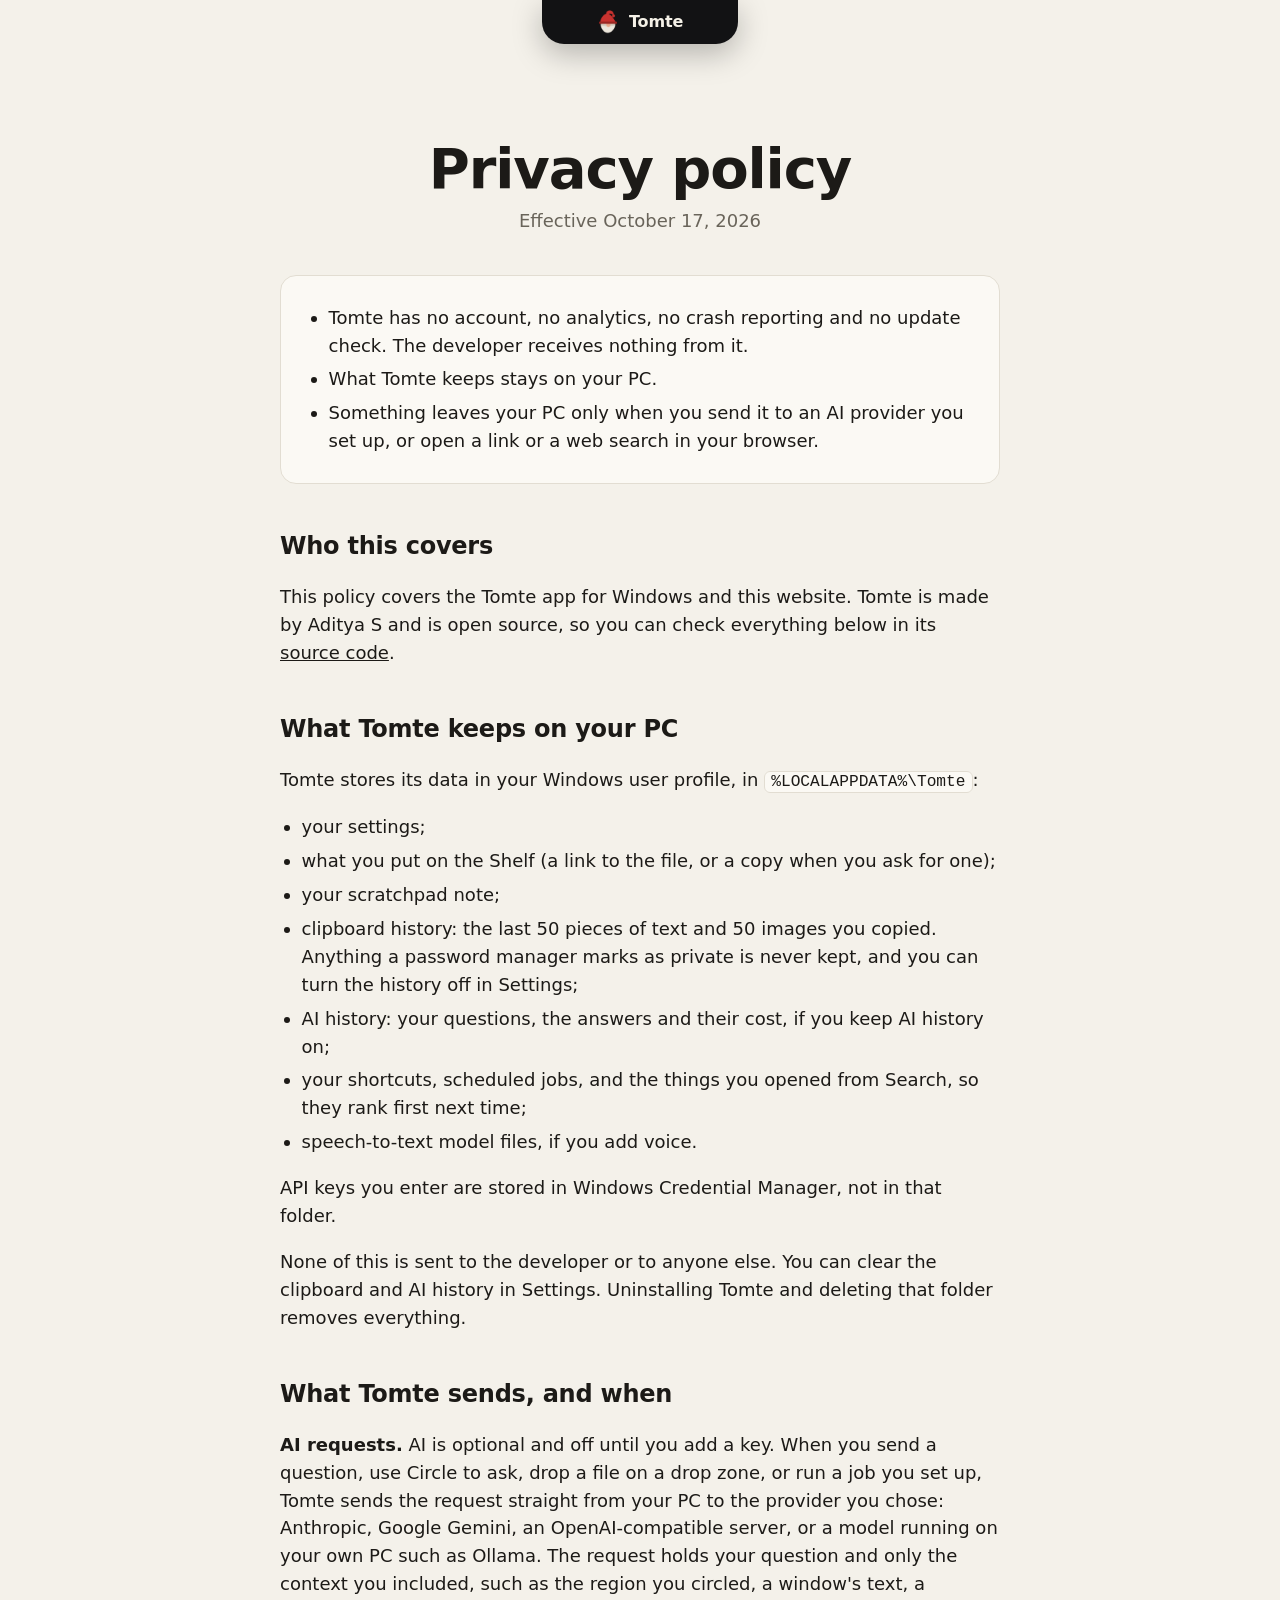
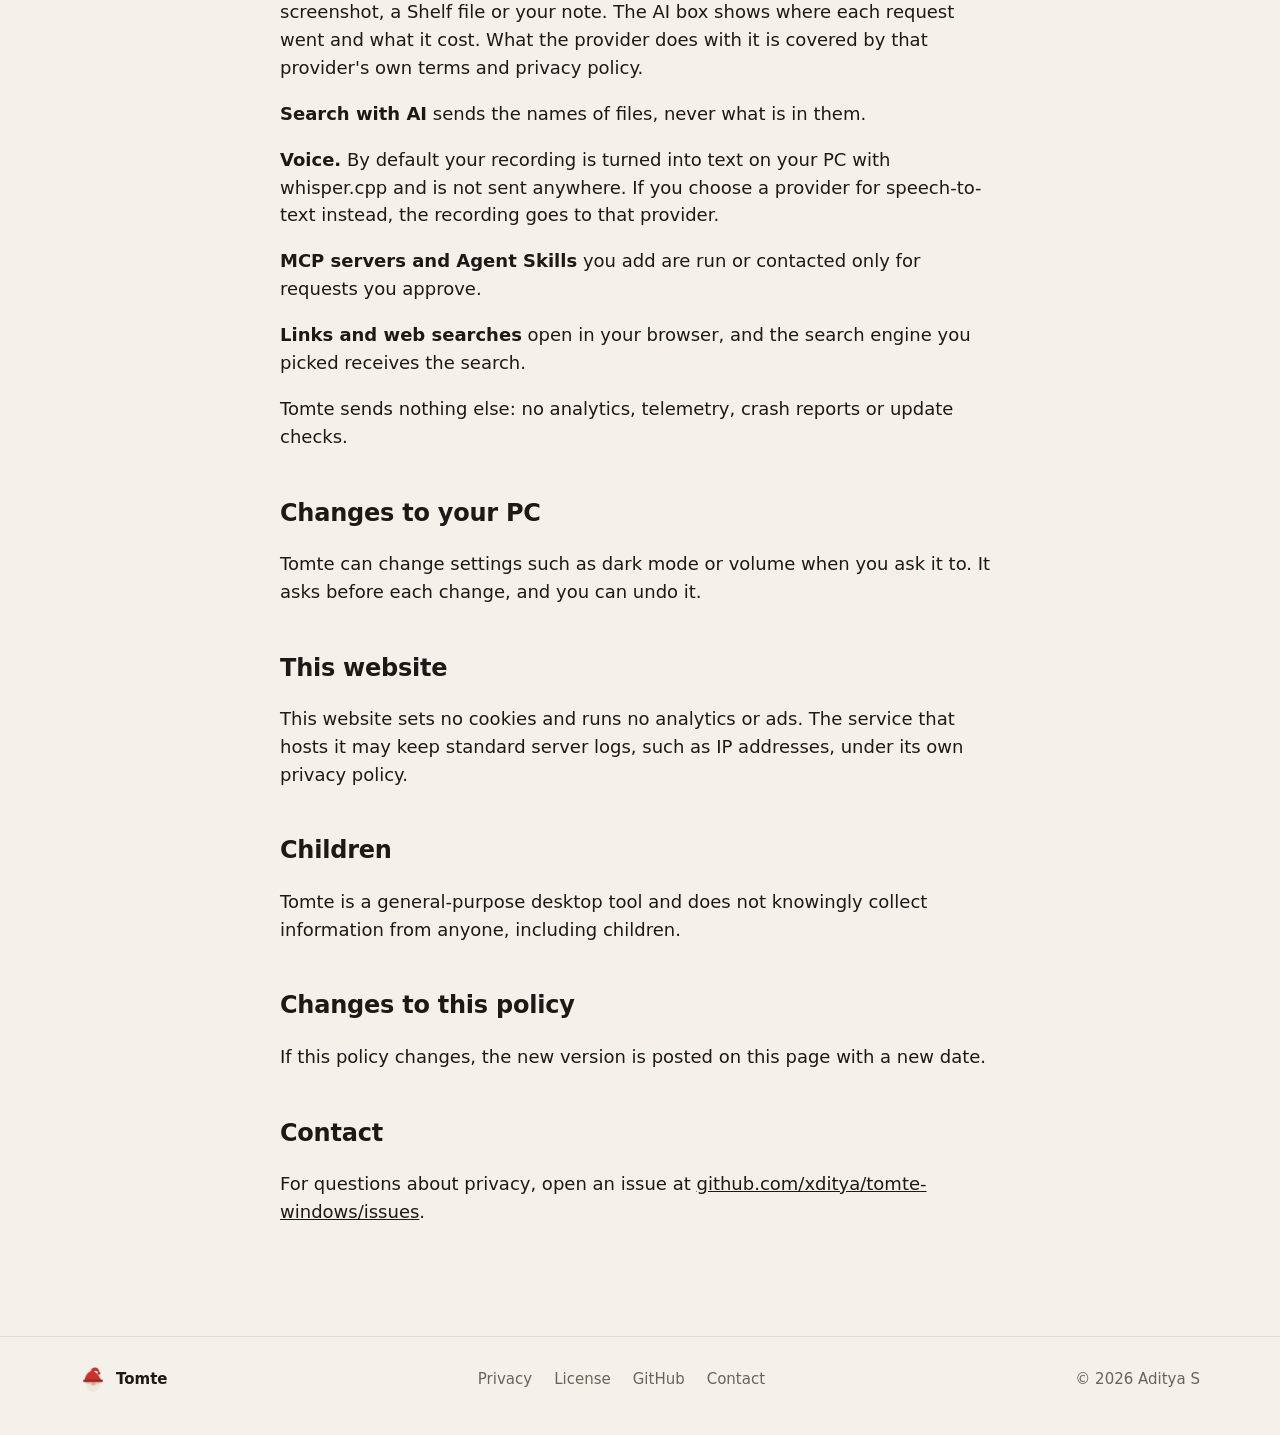
==== public/privacy.html @ b8d592f6 "build: serve the site from cloudflare workers at tomte.xditya.me - site files move into public/ - wr" ====
<!doctype html>
<html lang="en">
<head>
<meta charset="utf-8">
<meta name="viewport" content="width=device-width, initial-scale=1">
<title>Privacy policy · Tomte</title>
<meta name="description" content="What the Tomte app for Windows stores, what it sends, and when.">
<meta name="theme-color" content="#121214">
<link rel="icon" href="favicon.ico">
<link rel="stylesheet" href="styles.css">
</head>
<body>

<header class="island" id="island">
  <button class="island-pill" aria-expanded="false" aria-controls="island-links">
    <img src="assets/tomte.png" alt="" width="24" height="24">Tomte
  </button>
  <nav class="island-links" id="island-links" aria-label="Site">
    <a href="index.html">Home</a>
    <a href="index.html#features">Features</a>
    <a href="index.html#download">Download</a>
    <a href="https://github.com/xditya/tomte-windows">GitHub</a>
  </nav>
</header>

<main class="doc">
  <h1>Privacy policy</h1>
  <p class="date">Effective October 17, 2026</p>

  <div class="short">
    <ul>
      <li>Tomte has no account, no analytics, no crash reporting and no update check. The developer receives nothing from it.</li>
      <li>What Tomte keeps stays on your PC.</li>
      <li>Something leaves your PC only when you send it to an AI provider you set up, or open a link or a web search in your browser.</li>
    </ul>
  </div>

  <h2>Who this covers</h2>
  <p>This policy covers the Tomte app for Windows and this website. Tomte is made by Aditya S and is open source, so you can check everything below in its <a href="https://github.com/xditya/tomte-windows">source code</a>.</p>

  <h2>What Tomte keeps on your PC</h2>
  <p>Tomte stores its data in your Windows user profile, in <code>%LOCALAPPDATA%\Tomte</code>:</p>
  <ul>
    <li>your settings;</li>
    <li>what you put on the Shelf (a link to the file, or a copy when you ask for one);</li>
    <li>your scratchpad note;</li>
    <li>clipboard history: the last 50 pieces of text and 50 images you copied. Anything a password manager marks as private is never kept, and you can turn the history off in Settings;</li>
    <li>AI history: your questions, the answers and their cost, if you keep AI history on;</li>
    <li>your shortcuts, scheduled jobs, and the things you opened from Search, so they rank first next time;</li>
    <li>speech-to-text model files, if you add voice.</li>
  </ul>
  <p>API keys you enter are stored in Windows Credential Manager, not in that folder.</p>
  <p>None of this is sent to the developer or to anyone else. You can clear the clipboard and AI history in Settings. Uninstalling Tomte and deleting that folder removes everything.</p>

  <h2>What Tomte sends, and when</h2>
  <p><strong>AI requests.</strong> AI is optional and off until you add a key. When you send a question, use Circle to ask, drop a file on a drop zone, or run a job you set up, Tomte sends the request straight from your PC to the provider you chose: Anthropic, Google Gemini, an OpenAI-compatible server, or a model running on your own PC such as Ollama. The request holds your question and only the context you included, such as the region you circled, a window's text, a screenshot, a Shelf file or your note. The AI box shows where each request went and what it cost. What the provider does with it is covered by that provider's own terms and privacy policy.</p>
  <p><strong>Search with AI</strong> sends the names of files, never what is in them.</p>
  <p><strong>Voice.</strong> By default your recording is turned into text on your PC with whisper.cpp and is not sent anywhere. If you choose a provider for speech-to-text instead, the recording goes to that provider.</p>
  <p><strong>MCP servers and Agent Skills</strong> you add are run or contacted only for requests you approve.</p>
  <p><strong>Links and web searches</strong> open in your browser, and the search engine you picked receives the search.</p>
  <p>Tomte sends nothing else: no analytics, telemetry, crash reports or update checks.</p>

  <h2>Changes to your PC</h2>
  <p>Tomte can change settings such as dark mode or volume when you ask it to. It asks before each change, and you can undo it.</p>

  <h2>This website</h2>
  <p>This website sets no cookies and runs no analytics or ads. The service that hosts it may keep standard server logs, such as IP addresses, under its own privacy policy.</p>

  <h2>Children</h2>
  <p>Tomte is a general-purpose desktop tool and does not knowingly collect information from anyone, including children.</p>

  <h2>Changes to this policy</h2>
  <p>If this policy changes, the new version is posted on this page with a new date.</p>

  <h2>Contact</h2>
  <p>For questions about privacy, open an issue at <a href="https://github.com/xditya/tomte-windows/issues">github.com/xditya/tomte-windows/issues</a>.</p>
</main>

<footer>
  <div class="wrap">
    <a class="mark" href="index.html"><img src="assets/tomte.png" alt="" width="26" height="26">Tomte</a>
    <nav aria-label="Footer">
      <a href="privacy.html">Privacy</a>
      <a href="https://github.com/xditya/tomte-windows/blob/main/LICENSE">License</a>
      <a href="https://github.com/xditya/tomte-windows">GitHub</a>
      <a href="https://github.com/xditya/tomte-windows/issues">Contact</a>
    </nav>
    <span>© 2026 Aditya S</span>
  </div>
</footer>

<script src="site.js"></script>
</body>
</html>
---- public/styles.css ----
:root {
  --paper: #f4f1ea;
  --card: #fbf9f4;
  --ink: #1c1a17;
  --muted: #69645a;
  --line: #e2ddd2;
  --island: #121214;
  --island-ink: #f5f1e8;
  --island-muted: #a8a397;
  --red: #b02a27;
  --stage: #f6f5f2;
  --shadow: 0 1px 2px rgba(28, 26, 23, 0.06), 0 18px 48px rgba(28, 26, 23, 0.12);
  --spring: cubic-bezier(0.2, 0.9, 0.25, 1.15);
  color-scheme: light;
}
@media (prefers-color-scheme: dark) {
  :root:not([data-theme="light"]) {
    --paper: #121214;
    --card: #1a1a1d;
    --ink: #f1ede4;
    --muted: #a29d92;
    --line: #2b2b2f;
    --island: #000000;
    --shadow: 0 1px 2px rgba(0, 0, 0, 0.4), 0 18px 48px rgba(0, 0, 0, 0.45);
    color-scheme: dark;
  }
}

* { box-sizing: border-box; }
html { scroll-behavior: smooth; scroll-padding-top: 88px; }
body {
  margin: 0;
  background: var(--paper);
  color: var(--ink);
  font-family: "Segoe UI Variable Text", "Segoe UI", system-ui, -apple-system, "Helvetica Neue", Arial, sans-serif;
  font-size: 18px;
  line-height: 1.55;
  -webkit-font-smoothing: antialiased;
}
h1, h2, h3 { font-family: "Segoe UI Variable Display", "Segoe UI", system-ui, -apple-system, "Helvetica Neue", Arial, sans-serif; }
a { color: inherit; }
img, video { display: block; max-width: 100%; }
kbd {
  font: 600 0.82em/1 "Segoe UI Variable Text", "Segoe UI", system-ui, sans-serif;
  display: inline-block;
  padding: 0.28em 0.5em 0.32em;
  border-radius: 7px;
  border: 1px solid var(--line);
  border-bottom-width: 3px;
  background: var(--card);
  white-space: nowrap;
}
.wrap { width: min(1120px, 100% - 32px); margin-inline: auto; }

/* The menu is the product's own pill, hanging from the top edge of the window. */
.island {
  position: fixed;
  top: 0;
  left: 50%;
  z-index: 50;
  transform: translateX(-50%);
  width: 196px;
  background: var(--island);
  color: var(--island-ink);
  border-radius: 0 0 22px 22px;
  box-shadow: 0 10px 30px rgba(0, 0, 0, 0.25);
  overflow: hidden;
  transition: width 0.42s var(--spring), border-radius 0.42s var(--spring);
}
.island-pill {
  all: unset;
  box-sizing: border-box;
  width: 100%;
  height: 44px;
  display: flex;
  align-items: center;
  justify-content: center;
  gap: 9px;
  cursor: pointer;
  font: 650 16px/1 "Segoe UI Variable Display", "Segoe UI", system-ui, sans-serif;
  letter-spacing: -0.01em;
}
.island-pill img { width: 24px; height: 24px; }
.island-pill:focus-visible { outline: 2px solid var(--island-ink); outline-offset: -4px; border-radius: 0 0 20px 20px; }
.island-links {
  display: flex;
  flex-wrap: wrap;
  justify-content: center;
  gap: 4px;
  padding: 0 12px;
  max-height: 0;
  opacity: 0;
  transition: max-height 0.42s var(--spring), opacity 0.2s ease, padding 0.42s var(--spring);
}
.island-links a {
  color: var(--island-muted);
  text-decoration: none;
  font-size: 15px;
  padding: 7px 12px;
  border-radius: 999px;
}
.island-links a:hover, .island-links a:focus-visible { color: var(--island-ink); background: rgba(255, 255, 255, 0.1); outline: none; }
.island[data-open="true"] { width: min(560px, 100vw - 24px); border-radius: 0 0 26px 26px; }
.island[data-open="true"] .island-links { max-height: 120px; opacity: 1; padding: 0 12px 12px; }
@media (hover: hover) {
  .island:hover, .island:focus-within { width: min(560px, 100vw - 24px); border-radius: 0 0 26px 26px; }
  .island:hover .island-links, .island:focus-within .island-links { max-height: 120px; opacity: 1; padding: 0 12px 12px; }
}

/* Hero */
.hero { text-align: center; padding: 150px 0 40px; }
.hero h1 { font-size: clamp(42px, 6.4vw, 80px); line-height: 1.02; letter-spacing: -0.025em; margin: 0 auto 22px; max-width: 13ch; }
.lede { font-size: clamp(18px, 2vw, 21px); color: var(--muted); max-width: 34em; margin: 0 auto 30px; }
.cta { display: flex; flex-wrap: wrap; gap: 12px; justify-content: center; }
.btn {
  display: inline-flex;
  align-items: center;
  gap: 10px;
  padding: 13px 22px;
  border-radius: 999px;
  border: 1px solid var(--line);
  background: var(--card);
  color: var(--ink);
  text-decoration: none;
  font-weight: 600;
  font-size: 17px;
  transition: transform 0.25s var(--spring), box-shadow 0.25s ease;
}
.btn:hover { transform: translateY(-2px); box-shadow: var(--shadow); }
.btn.primary { background: var(--island); color: var(--island-ink); border-color: var(--island); }
.btn svg { width: 18px; height: 18px; }
.fine { color: var(--muted); font-size: 15px; margin: 18px 0 0; }

/* A screen: footage sits under a top edge, like the monitor it was filmed on. */
.screen {
  margin: 0;
  border-radius: 16px;
  overflow: hidden;
  background: var(--stage);
  border: 1px solid var(--line);
  box-shadow: var(--shadow);
}
.screen video, .screen img { width: 100%; height: auto; }
.hero .screen { margin: 56px auto 0; max-width: 1000px; border-top: 10px solid var(--island); }

/* Sections */
section { padding: 96px 0 0; }
.section-head { text-align: center; max-width: 40em; margin: 0 auto 48px; }
.section-head h2 { font-size: clamp(32px, 4.2vw, 50px); line-height: 1.08; letter-spacing: -0.02em; margin: 0 0 14px; }
.section-head p { color: var(--muted); margin: 0; font-size: 19px; }

.grid { display: grid; grid-template-columns: repeat(auto-fit, minmax(230px, 1fr)); gap: 14px; }
.item { background: var(--card); border: 1px solid var(--line); border-radius: 16px; padding: 20px 20px 18px; }
.item h3 { display: flex; align-items: center; gap: 10px; font-size: 19px; margin: 0 0 6px; }
.item h3 svg { width: 22px; height: 22px; flex: none; color: var(--red); }
.item p { margin: 0; color: var(--muted); font-size: 16px; }

.row { display: grid; grid-template-columns: 1fr 1.25fr; gap: 56px; align-items: center; margin-top: 72px; }
.row.flip { grid-template-columns: 1.25fr 1fr; }
.row.flip .row-text { order: 2; }
.row-text h3 { font-size: clamp(26px, 3vw, 34px); line-height: 1.1; letter-spacing: -0.015em; margin: 0 0 12px; }
.row-text p { margin: 0 0 12px; color: var(--muted); }
.row-text .keys { margin-top: 16px; color: var(--ink); font-size: 16px; }
.row .screen { max-width: 640px; justify-self: center; width: 100%; }
.also { text-align: center; color: var(--muted); max-width: 42em; margin: 72px auto 0; }

.trust { display: grid; grid-template-columns: repeat(3, 1fr); gap: 14px; }
.trust .item { padding: 26px 24px; }
.center-link { text-align: center; margin-top: 28px; }
.center-link a { font-weight: 600; }

.keys-table { max-width: 640px; margin: 0 auto; border-collapse: collapse; width: 100%; }
.keys-table td { padding: 14px 6px; border-bottom: 1px solid var(--line); }
.keys-table td:last-child { text-align: right; color: var(--muted); }
.keys-note { text-align: center; color: var(--muted); font-size: 16px; margin-top: 18px; }

.get { display: grid; grid-template-columns: repeat(3, 1fr); gap: 14px; }
.get .item { display: flex; flex-direction: column; gap: 10px; }
.get .item .btn { align-self: flex-start; margin-top: auto; font-size: 16px; padding: 10px 18px; }
.soon { font-size: 13px; font-weight: 600; letter-spacing: 0.02em; color: var(--red); }

.support { text-align: center; padding-bottom: 24px; }
.support .cta { margin-top: 8px; }

footer { margin-top: 110px; border-top: 1px solid var(--line); padding: 30px 0 44px; color: var(--muted); font-size: 15px; }
footer .wrap { display: flex; flex-wrap: wrap; gap: 14px 28px; align-items: center; justify-content: space-between; }
footer .mark { display: flex; align-items: center; gap: 10px; color: var(--ink); font-weight: 650; text-decoration: none; }
footer .mark img { width: 26px; height: 26px; }
footer nav { display: flex; gap: 22px; flex-wrap: wrap; }
footer nav a { text-decoration: none; }
footer nav a:hover { color: var(--ink); }

/* The privacy policy */
.doc { width: min(720px, 100% - 32px); margin: 0 auto; padding-top: 140px; }
.doc h1 { font-size: clamp(38px, 5vw, 56px); letter-spacing: -0.02em; line-height: 1.05; margin: 0 0 8px; text-align: center; }
.doc .date { text-align: center; color: var(--muted); margin: 0 0 40px; }
.doc h2 { font-size: 24px; margin: 44px 0 10px; letter-spacing: -0.01em; }
.doc p, .doc li { color: var(--ink); }
.doc ul { padding-left: 1.2em; }
.doc li { margin: 6px 0; }
.doc code { font-size: 0.9em; background: var(--card); border: 1px solid var(--line); padding: 1px 6px; border-radius: 6px; }
.short { background: var(--card); border: 1px solid var(--line); border-radius: 16px; padding: 22px 26px; }
.short ul { margin: 0; }

@media (max-width: 860px) {
  body { font-size: 17px; }
  .hero { padding-top: 124px; }
  .row, .row.flip { grid-template-columns: 1fr; gap: 24px; margin-top: 56px; }
  .row.flip .row-text { order: 0; }
  .row-text { text-align: center; }
  .trust, .get { grid-template-columns: 1fr; }
  footer .wrap { justify-content: center; text-align: center; }
}
@media (prefers-reduced-motion: reduce) {
  html { scroll-behavior: auto; }
  .island, .island-links, .btn { transition: none; }
}
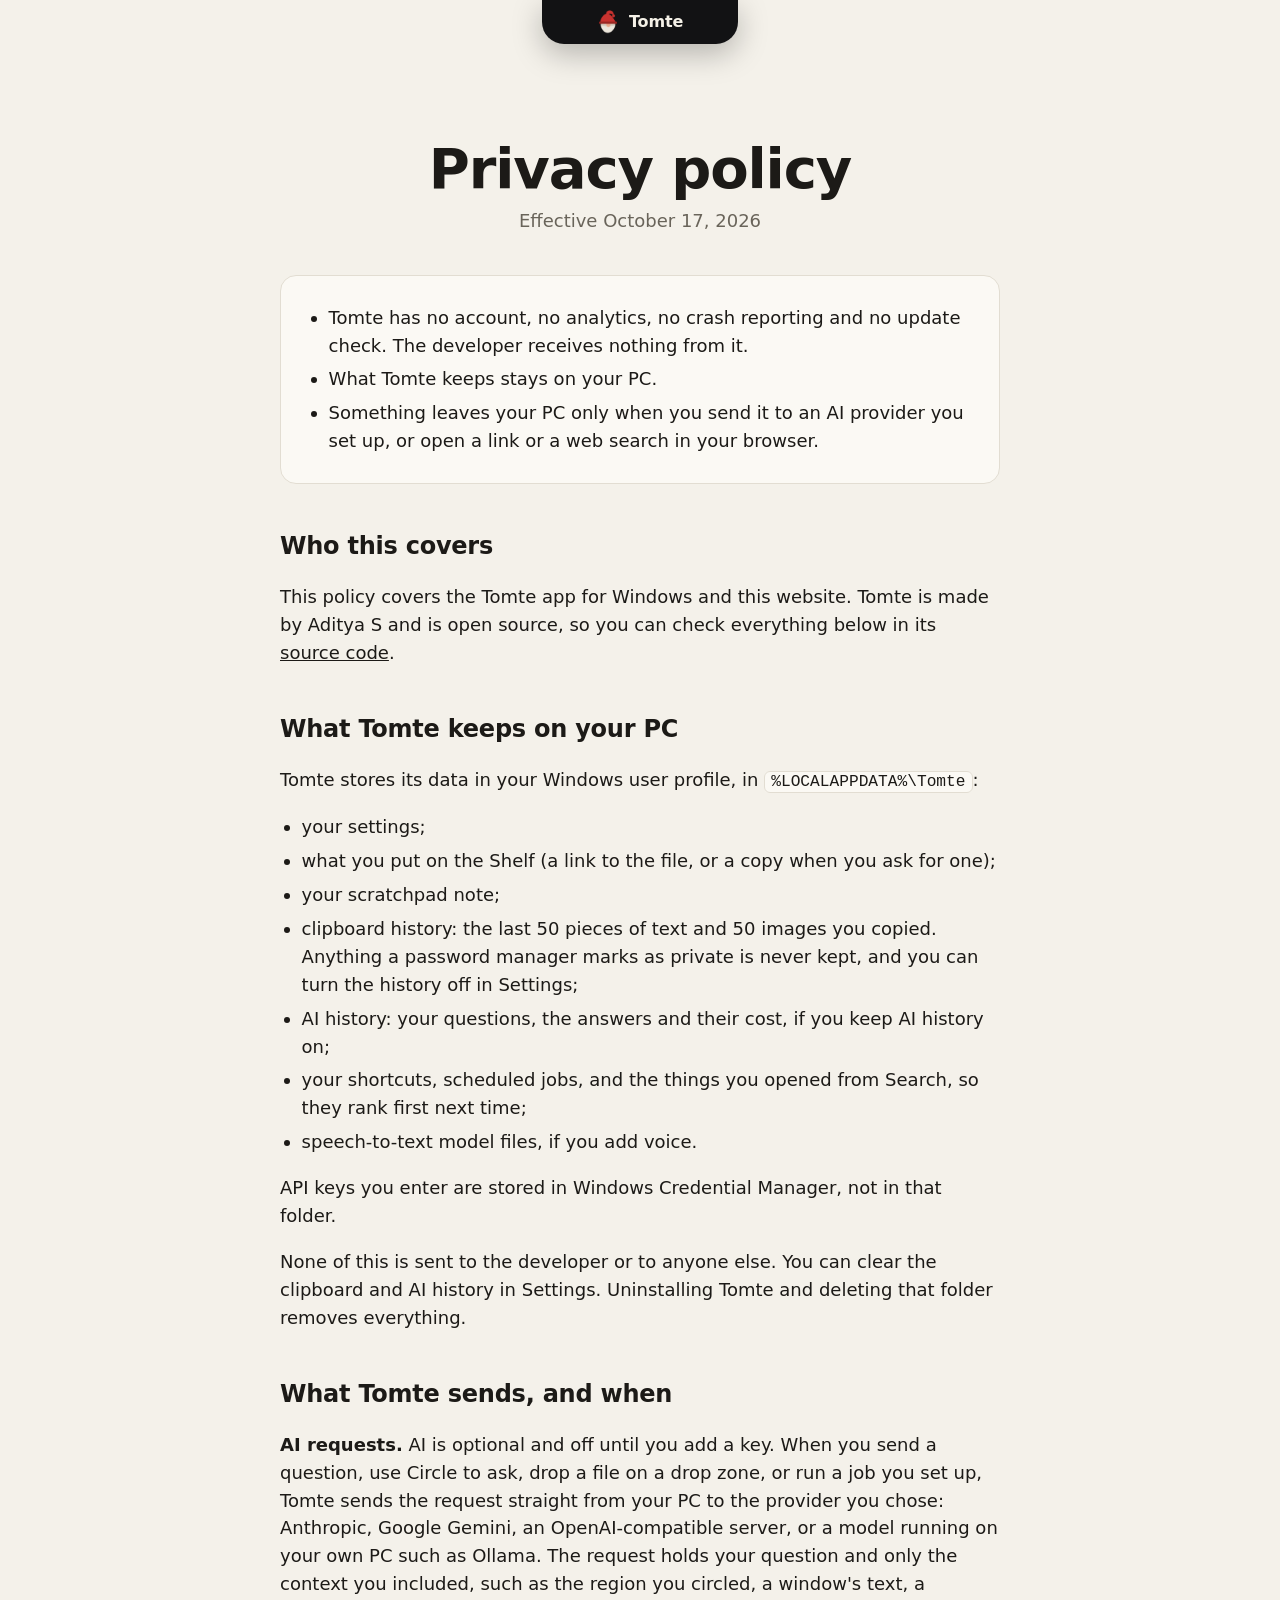
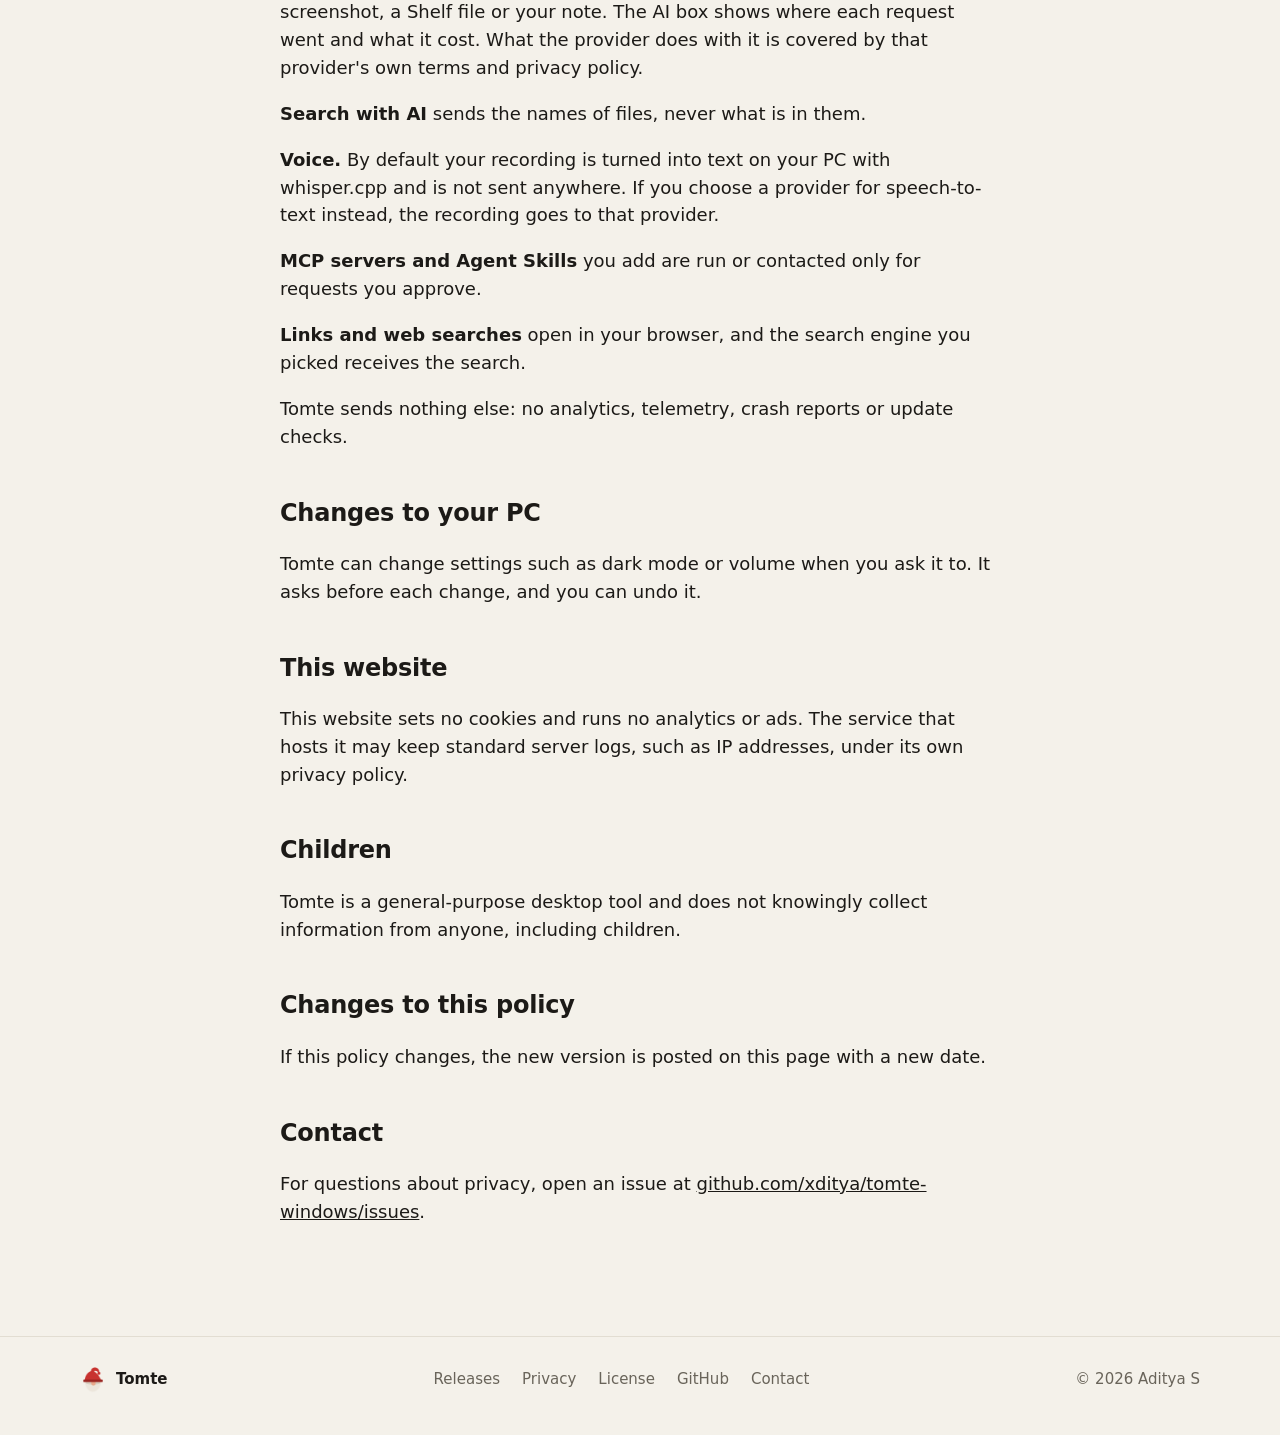
==== commit 08ed610e: "feat: add a releases page - store first, then winget and the github download, each with its version " ====
--- a/public/privacy.html
+++ b/public/privacy.html
@@ -18,7 +18,7 @@
   <nav class="island-links" id="island-links" aria-label="Site">
     <a href="index.html">Home</a>
     <a href="index.html#features">Features</a>
-    <a href="index.html#download">Download</a>
+    <a href="releases.html">Releases</a>
     <a href="https://github.com/xditya/tomte-windows">GitHub</a>
   </nav>
 </header>
@@ -80,6 +80,7 @@
   <div class="wrap">
     <a class="mark" href="index.html"><img src="assets/tomte.png" alt="" width="26" height="26">Tomte</a>
     <nav aria-label="Footer">
+      <a href="releases.html">Releases</a>
       <a href="privacy.html">Privacy</a>
       <a href="https://github.com/xditya/tomte-windows/blob/main/LICENSE">License</a>
       <a href="https://github.com/xditya/tomte-windows">GitHub</a>
--- a/public/styles.css
+++ b/public/styles.css
@@ -21,6 +21,7 @@
     --muted: #a29d92;
     --line: #2b2b2f;
     --island: #000000;
+    --red: #e0605a;
     --shadow: 0 1px 2px rgba(0, 0, 0, 0.4), 0 18px 48px rgba(0, 0, 0, 0.45);
     color-scheme: dark;
   }
@@ -177,7 +178,6 @@
 .get { display: grid; grid-template-columns: repeat(3, 1fr); gap: 14px; }
 .get .item { display: flex; flex-direction: column; gap: 10px; }
 .get .item .btn { align-self: flex-start; margin-top: auto; font-size: 16px; padding: 10px 18px; }
-.soon { font-size: 13px; font-weight: 600; letter-spacing: 0.02em; color: var(--red); }
 
 .support { text-align: center; padding-bottom: 24px; }
 .support .cta { margin-top: 8px; }
@@ -202,8 +202,69 @@
 .short { background: var(--card); border: 1px solid var(--line); border-radius: 16px; padding: 22px 26px; }
 .short ul { margin: 0; }
 
+/* Releases */
+.mono { font-family: "Cascadia Mono", Consolas, ui-monospace, monospace; font-size: 0.86em; }
+.rel { padding-top: 140px; }
+.rel-head { text-align: center; max-width: 40em; margin: 0 auto 44px; }
+.eyebrow { color: var(--red); font-weight: 600; font-size: 15px; margin: 0 0 10px; }
+.rel-head h1 { font-size: clamp(42px, 6vw, 72px); line-height: 1.02; letter-spacing: -0.025em; margin: 0 0 16px; }
+.rel-head .lede { margin-bottom: 14px; }
+.rel-totals { color: var(--muted); margin: 0; }
+.rel-meta { display: flex; flex-wrap: wrap; align-items: center; gap: 6px 10px; margin: 0; color: var(--muted); }
+.rel-badge {
+  font: 600 12px/1 "Segoe UI Variable Text", "Segoe UI", system-ui, sans-serif;
+  letter-spacing: 0.02em;
+  padding: 5px 9px;
+  border-radius: 999px;
+  border: 1px solid var(--line);
+  color: var(--muted);
+}
+.store-card {
+  max-width: 760px;
+  margin: 0 auto;
+  padding: 40px 28px 34px;
+  text-align: center;
+  background: var(--island);
+  color: var(--island-ink);
+  border-radius: 24px;
+  box-shadow: var(--shadow);
+}
+.store-card .rel-meta { justify-content: center; color: var(--island-muted); }
+.store-card .rel-badge { border-color: transparent; background: #b02a27; color: #fff; }
+.store-card h2 { font-size: clamp(30px, 4vw, 42px); letter-spacing: -0.02em; margin: 14px 0 8px; }
+.store-card > p:not(.rel-meta) { color: var(--island-muted); max-width: 30em; margin: 0 auto 26px; }
+.store-btn { background: var(--island-ink); color: var(--island); border-color: var(--island-ink); font-size: 18px; padding: 15px 26px; margin-bottom: 20px; }
+.rel-alt { display: grid; grid-template-columns: repeat(2, minmax(0, 1fr)); gap: 14px; max-width: 760px; margin: 14px auto 0; padding: 0; }
+.rel-alt .item { display: flex; flex-direction: column; gap: 10px; padding: 24px; }
+.rel-alt .item h3 { margin: 0; font-size: 22px; }
+.rel-alt .item .btn { align-self: flex-start; font-size: 15px; padding: 10px 16px; word-break: break-all; }
+.rel-note { font-size: 15px; }
+.rel-note code, .cmd code { font-family: "Cascadia Mono", Consolas, ui-monospace, monospace; }
+.cmd { display: flex; align-items: center; gap: 8px; padding: 6px 6px 6px 12px; border-radius: 12px; background: var(--island); color: var(--island-ink); }
+.cmd code { flex: 1; min-width: 0; font-size: 14px; overflow-x: auto; white-space: nowrap; }
+.cmd button {
+  font: 600 13px/1 "Segoe UI Variable Text", "Segoe UI", system-ui, sans-serif;
+  padding: 8px 10px;
+  border: 0;
+  border-radius: 8px;
+  background: rgba(255, 255, 255, 0.12);
+  color: var(--island-ink);
+  cursor: pointer;
+}
+.cmd button:hover, .cmd button:focus-visible { background: rgba(255, 255, 255, 0.22); outline: none; }
+.rel-history { max-width: 760px; margin: 0 auto; padding-top: 72px; }
+.rel-history h2 { text-align: center; font-size: 26px; margin: 0 0 18px; }
+.rel-list { list-style: none; margin: 0; padding: 0; border-top: 1px solid var(--line); }
+.rel-list li { display: flex; flex-wrap: wrap; align-items: center; gap: 6px 14px; padding: 14px 4px; border-bottom: 1px solid var(--line); }
+.rel-list .rel-date { color: var(--muted); margin-left: auto; }
+.rel-list .rel-count { color: var(--muted); }
+
 @media (max-width: 860px) {
   body { font-size: 17px; }
+  .rel { padding-top: 120px; }
+  .rel-alt { grid-template-columns: minmax(0, 1fr); }
+  .rel-alt .item { padding: 20px; }
+  .rel-list .rel-date { margin-left: 0; }
   .hero { padding-top: 124px; }
   .row, .row.flip { grid-template-columns: 1fr; gap: 24px; margin-top: 56px; }
   .row.flip .row-text { order: 0; }
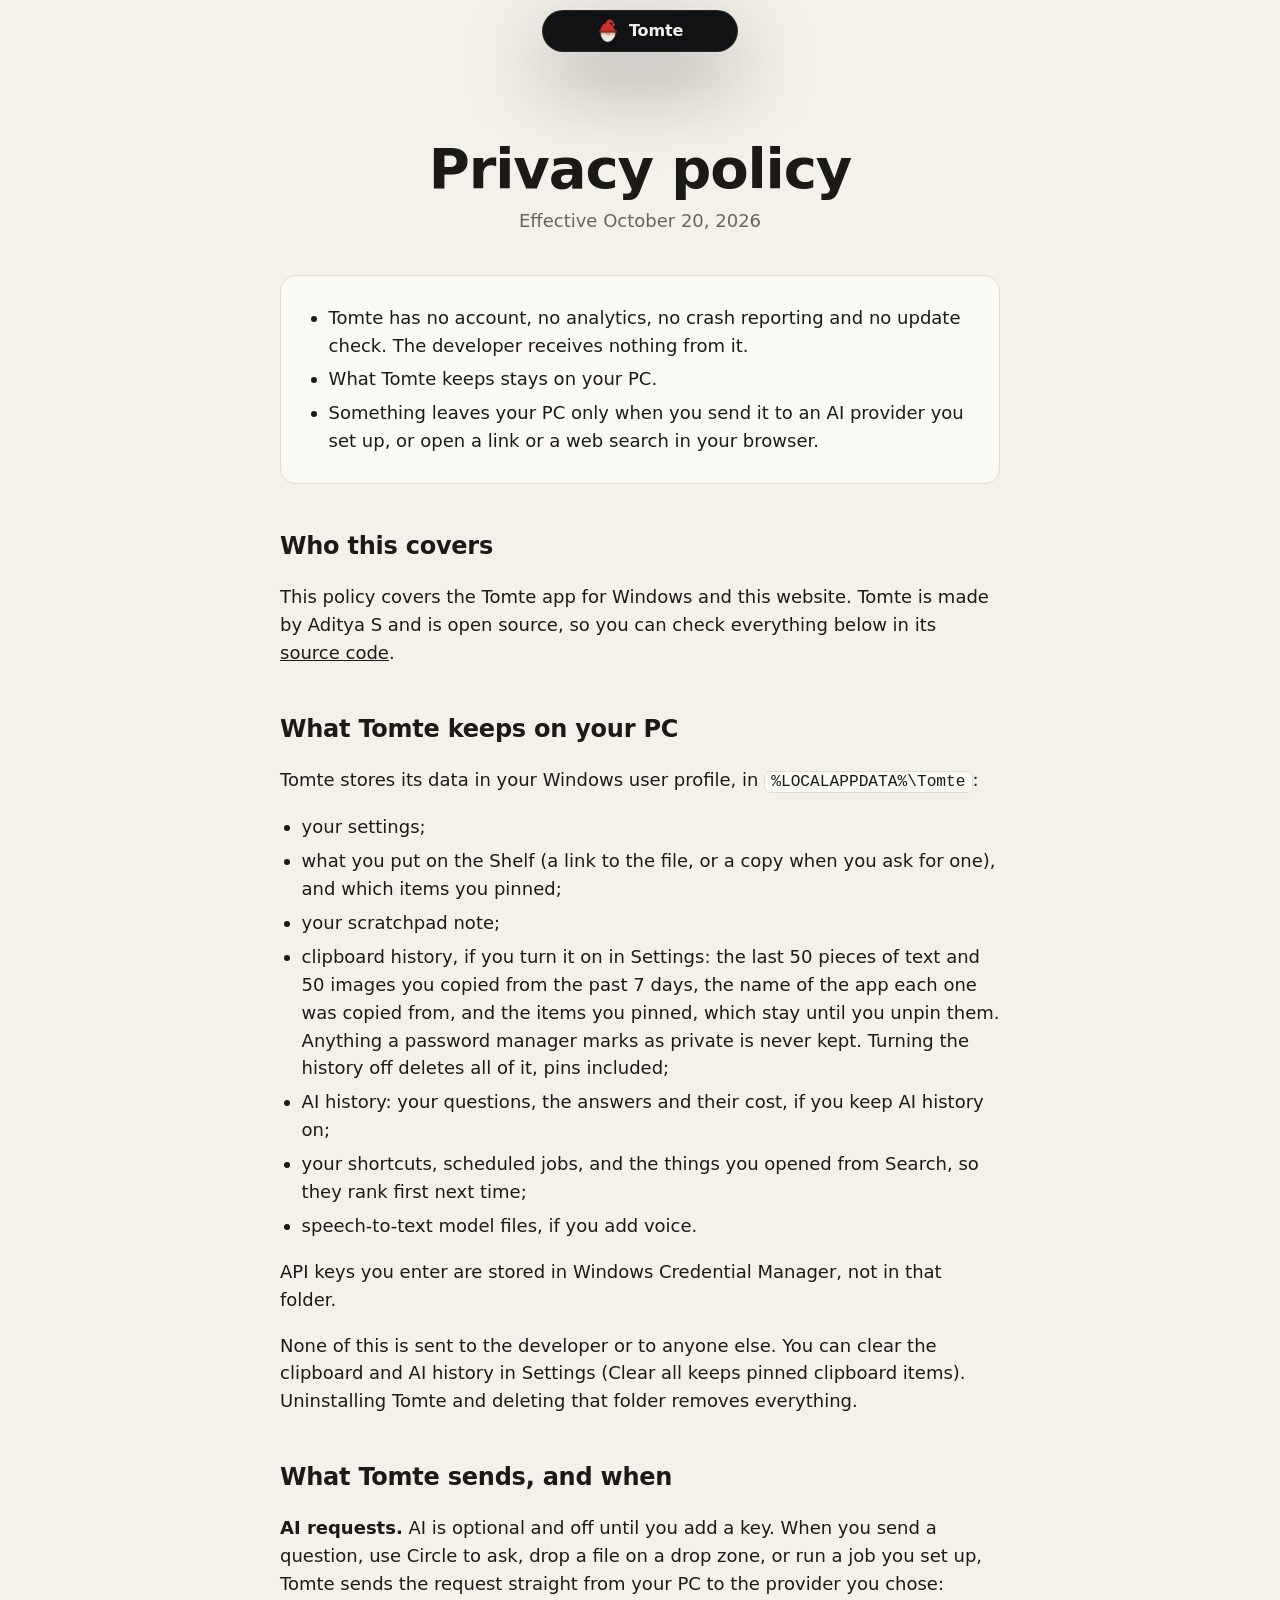
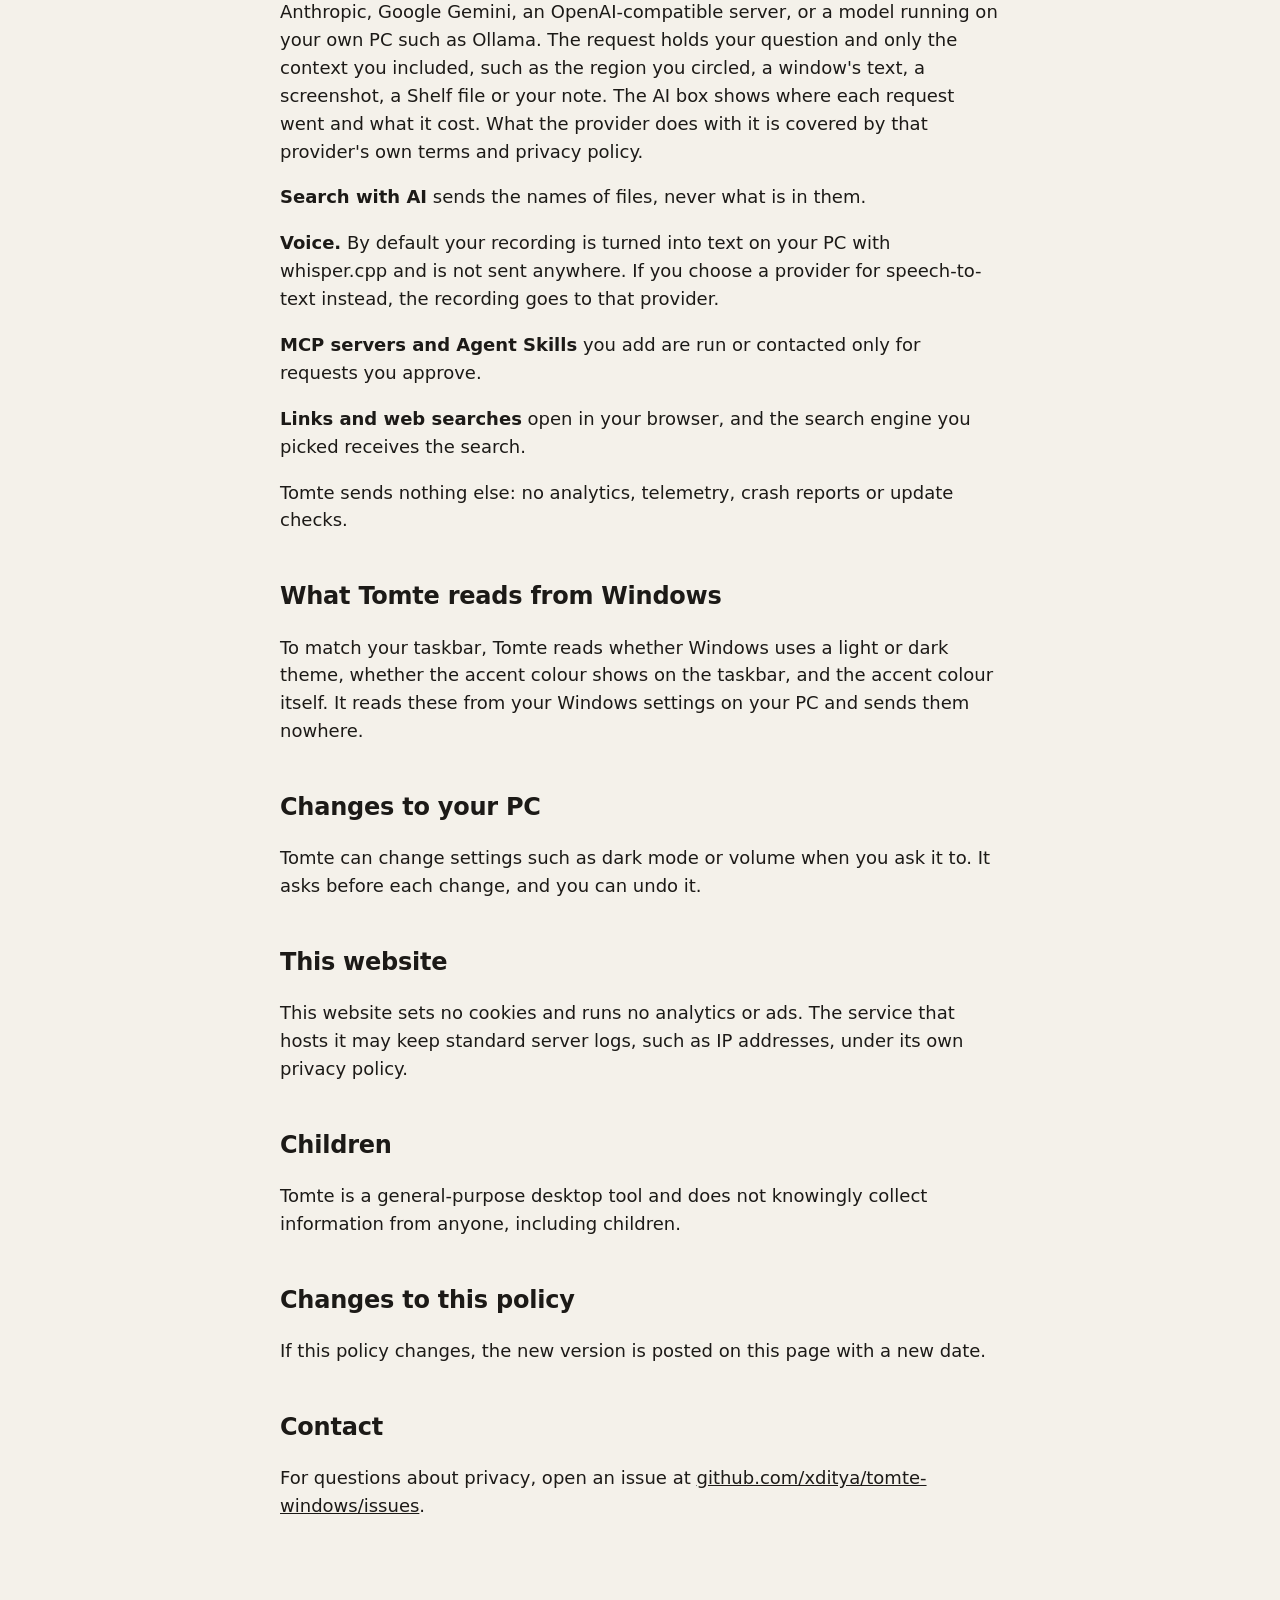
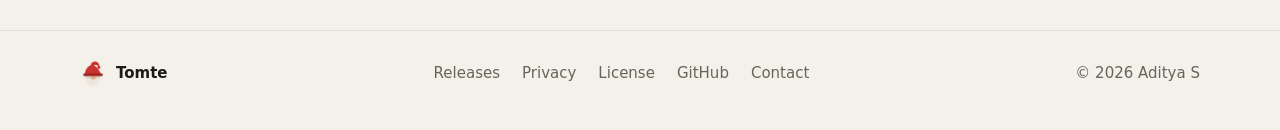
==== commit 4147d875: "feat: describe the midwinter redesign and drop the old clips - home panel in the hero copy, shelf pi" ====
--- a/public/privacy.html
+++ b/public/privacy.html
@@ -25,7 +25,7 @@
 
 <main class="doc">
   <h1>Privacy policy</h1>
-  <p class="date">Effective October 17, 2026</p>
+  <p class="date">Effective October 20, 2026</p>
 
   <div class="short">
     <ul>
@@ -42,15 +42,15 @@
   <p>Tomte stores its data in your Windows user profile, in <code>%LOCALAPPDATA%\Tomte</code>:</p>
   <ul>
     <li>your settings;</li>
-    <li>what you put on the Shelf (a link to the file, or a copy when you ask for one);</li>
+    <li>what you put on the Shelf (a link to the file, or a copy when you ask for one), and which items you pinned;</li>
     <li>your scratchpad note;</li>
-    <li>clipboard history: the last 50 pieces of text and 50 images you copied. Anything a password manager marks as private is never kept, and you can turn the history off in Settings;</li>
+    <li>clipboard history, if you turn it on in Settings: the last 50 pieces of text and 50 images you copied from the past 7 days, the name of the app each one was copied from, and the items you pinned, which stay until you unpin them. Anything a password manager marks as private is never kept. Turning the history off deletes all of it, pins included;</li>
     <li>AI history: your questions, the answers and their cost, if you keep AI history on;</li>
     <li>your shortcuts, scheduled jobs, and the things you opened from Search, so they rank first next time;</li>
     <li>speech-to-text model files, if you add voice.</li>
   </ul>
   <p>API keys you enter are stored in Windows Credential Manager, not in that folder.</p>
-  <p>None of this is sent to the developer or to anyone else. You can clear the clipboard and AI history in Settings. Uninstalling Tomte and deleting that folder removes everything.</p>
+  <p>None of this is sent to the developer or to anyone else. You can clear the clipboard and AI history in Settings (Clear all keeps pinned clipboard items). Uninstalling Tomte and deleting that folder removes everything.</p>
 
   <h2>What Tomte sends, and when</h2>
   <p><strong>AI requests.</strong> AI is optional and off until you add a key. When you send a question, use Circle to ask, drop a file on a drop zone, or run a job you set up, Tomte sends the request straight from your PC to the provider you chose: Anthropic, Google Gemini, an OpenAI-compatible server, or a model running on your own PC such as Ollama. The request holds your question and only the context you included, such as the region you circled, a window's text, a screenshot, a Shelf file or your note. The AI box shows where each request went and what it cost. What the provider does with it is covered by that provider's own terms and privacy policy.</p>
@@ -59,6 +59,9 @@
   <p><strong>MCP servers and Agent Skills</strong> you add are run or contacted only for requests you approve.</p>
   <p><strong>Links and web searches</strong> open in your browser, and the search engine you picked receives the search.</p>
   <p>Tomte sends nothing else: no analytics, telemetry, crash reports or update checks.</p>
+
+  <h2>What Tomte reads from Windows</h2>
+  <p>To match your taskbar, Tomte reads whether Windows uses a light or dark theme, whether the accent colour shows on the taskbar, and the accent colour itself. It reads these from your Windows settings on your PC and sends them nowhere.</p>
 
   <h2>Changes to your PC</h2>
   <p>Tomte can change settings such as dark mode or volume when you ask it to. It asks before each change, and you can undo it.</p>
--- a/public/styles.css
+++ b/public/styles.css
@@ -4,9 +4,13 @@
   --ink: #1c1a17;
   --muted: #69645a;
   --line: #e2ddd2;
-  --island: #121214;
-  --island-ink: #f5f1e8;
-  --island-muted: #a8a397;
+  --island: #111214;
+  --island-raised: #24262b;
+  --island-ink: #f2f0eb;
+  --island-muted: #b1afa9;
+  --island-line: rgba(255, 255, 255, 0.1);
+  --accent: #ff6b4a;
+  --on-accent: #1a0a05;
   --red: #b02a27;
   --stage: #f6f5f2;
   --shadow: 0 1px 2px rgba(28, 26, 23, 0.06), 0 18px 48px rgba(28, 26, 23, 0.12);
@@ -20,7 +24,6 @@
     --ink: #f1ede4;
     --muted: #a29d92;
     --line: #2b2b2f;
-    --island: #000000;
     --red: #e0605a;
     --shadow: 0 1px 2px rgba(0, 0, 0, 0.4), 0 18px 48px rgba(0, 0, 0, 0.45);
     color-scheme: dark;
@@ -40,7 +43,7 @@
 }
 h1, h2, h3 { font-family: "Segoe UI Variable Display", "Segoe UI", system-ui, -apple-system, "Helvetica Neue", Arial, sans-serif; }
 a { color: inherit; }
-img, video { display: block; max-width: 100%; }
+img { display: block; max-width: 100%; }
 kbd {
   font: 600 0.82em/1 "Segoe UI Variable Text", "Segoe UI", system-ui, sans-serif;
   display: inline-block;
@@ -53,18 +56,19 @@
 }
 .wrap { width: min(1120px, 100% - 32px); margin-inline: auto; }
 
-/* The menu is the product's own pill, hanging from the top edge of the window. */
+/* The menu is the product's own pill, floating just below the top edge of the window. */
 .island {
   position: fixed;
-  top: 0;
+  top: 10px;
   left: 50%;
   z-index: 50;
   transform: translateX(-50%);
   width: 196px;
   background: var(--island);
   color: var(--island-ink);
-  border-radius: 0 0 22px 22px;
-  box-shadow: 0 10px 30px rgba(0, 0, 0, 0.25);
+  border: 1px solid var(--island-line);
+  border-radius: 21px;
+  box-shadow: 0 30px 80px rgba(0, 0, 0, 0.35);
   overflow: hidden;
   transition: width 0.42s var(--spring), border-radius 0.42s var(--spring);
 }
@@ -72,7 +76,7 @@
   all: unset;
   box-sizing: border-box;
   width: 100%;
-  height: 44px;
+  height: 40px;
   display: flex;
   align-items: center;
   justify-content: center;
@@ -82,7 +86,7 @@
   letter-spacing: -0.01em;
 }
 .island-pill img { width: 24px; height: 24px; }
-.island-pill:focus-visible { outline: 2px solid var(--island-ink); outline-offset: -4px; border-radius: 0 0 20px 20px; }
+.island-pill:focus-visible { outline: 2px solid var(--accent); outline-offset: -4px; border-radius: 20px; }
 .island-links {
   display: flex;
   flex-wrap: wrap;
@@ -100,11 +104,11 @@
   padding: 7px 12px;
   border-radius: 999px;
 }
-.island-links a:hover, .island-links a:focus-visible { color: var(--island-ink); background: rgba(255, 255, 255, 0.1); outline: none; }
-.island[data-open="true"] { width: min(560px, 100vw - 24px); border-radius: 0 0 26px 26px; }
+.island-links a:hover, .island-links a:focus-visible { color: var(--island-ink); background: var(--island-raised); outline: none; }
+.island[data-open="true"] { width: min(560px, 100vw - 24px); border-radius: 28px; }
 .island[data-open="true"] .island-links { max-height: 120px; opacity: 1; padding: 0 12px 12px; }
 @media (hover: hover) {
-  .island:hover, .island:focus-within { width: min(560px, 100vw - 24px); border-radius: 0 0 26px 26px; }
+  .island:hover, .island:focus-within { width: min(560px, 100vw - 24px); border-radius: 28px; }
   .island:hover .island-links, .island:focus-within .island-links { max-height: 120px; opacity: 1; padding: 0 12px 12px; }
 }
 
@@ -141,7 +145,7 @@
   border: 1px solid var(--line);
   box-shadow: var(--shadow);
 }
-.screen video, .screen img { width: 100%; height: auto; }
+.screen img { width: 100%; height: auto; }
 .hero .screen { margin: 56px auto 0; max-width: 1000px; border-top: 10px solid var(--island); }
 
 /* Sections */
@@ -230,7 +234,7 @@
   box-shadow: var(--shadow);
 }
 .store-card .rel-meta { justify-content: center; color: var(--island-muted); }
-.store-card .rel-badge { border-color: transparent; background: #b02a27; color: #fff; }
+.store-card .rel-badge { border-color: transparent; background: var(--accent); color: var(--on-accent); }
 .store-card h2 { font-size: clamp(30px, 4vw, 42px); letter-spacing: -0.02em; margin: 14px 0 8px; }
 .store-card > p:not(.rel-meta) { color: var(--island-muted); max-width: 30em; margin: 0 auto 26px; }
 .store-btn { background: var(--island-ink); color: var(--island); border-color: var(--island-ink); font-size: 18px; padding: 15px 26px; margin-bottom: 20px; }
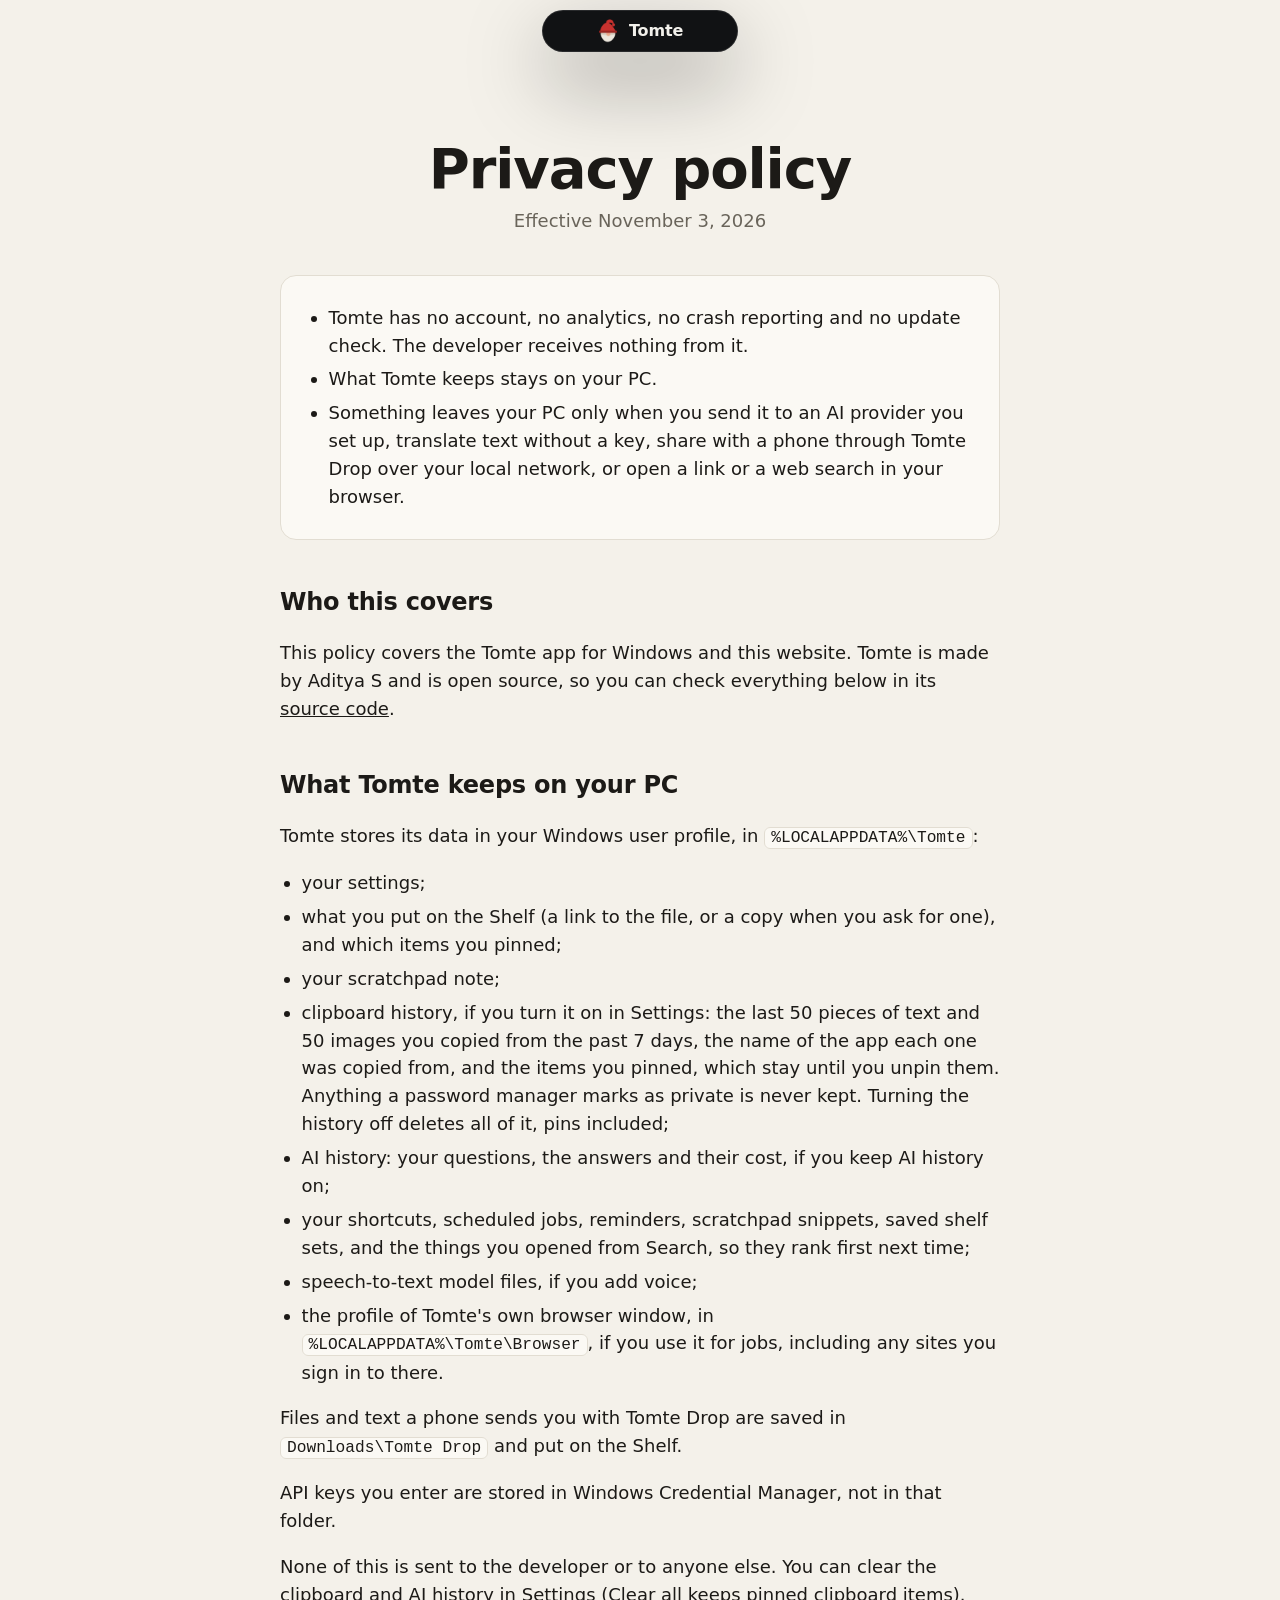
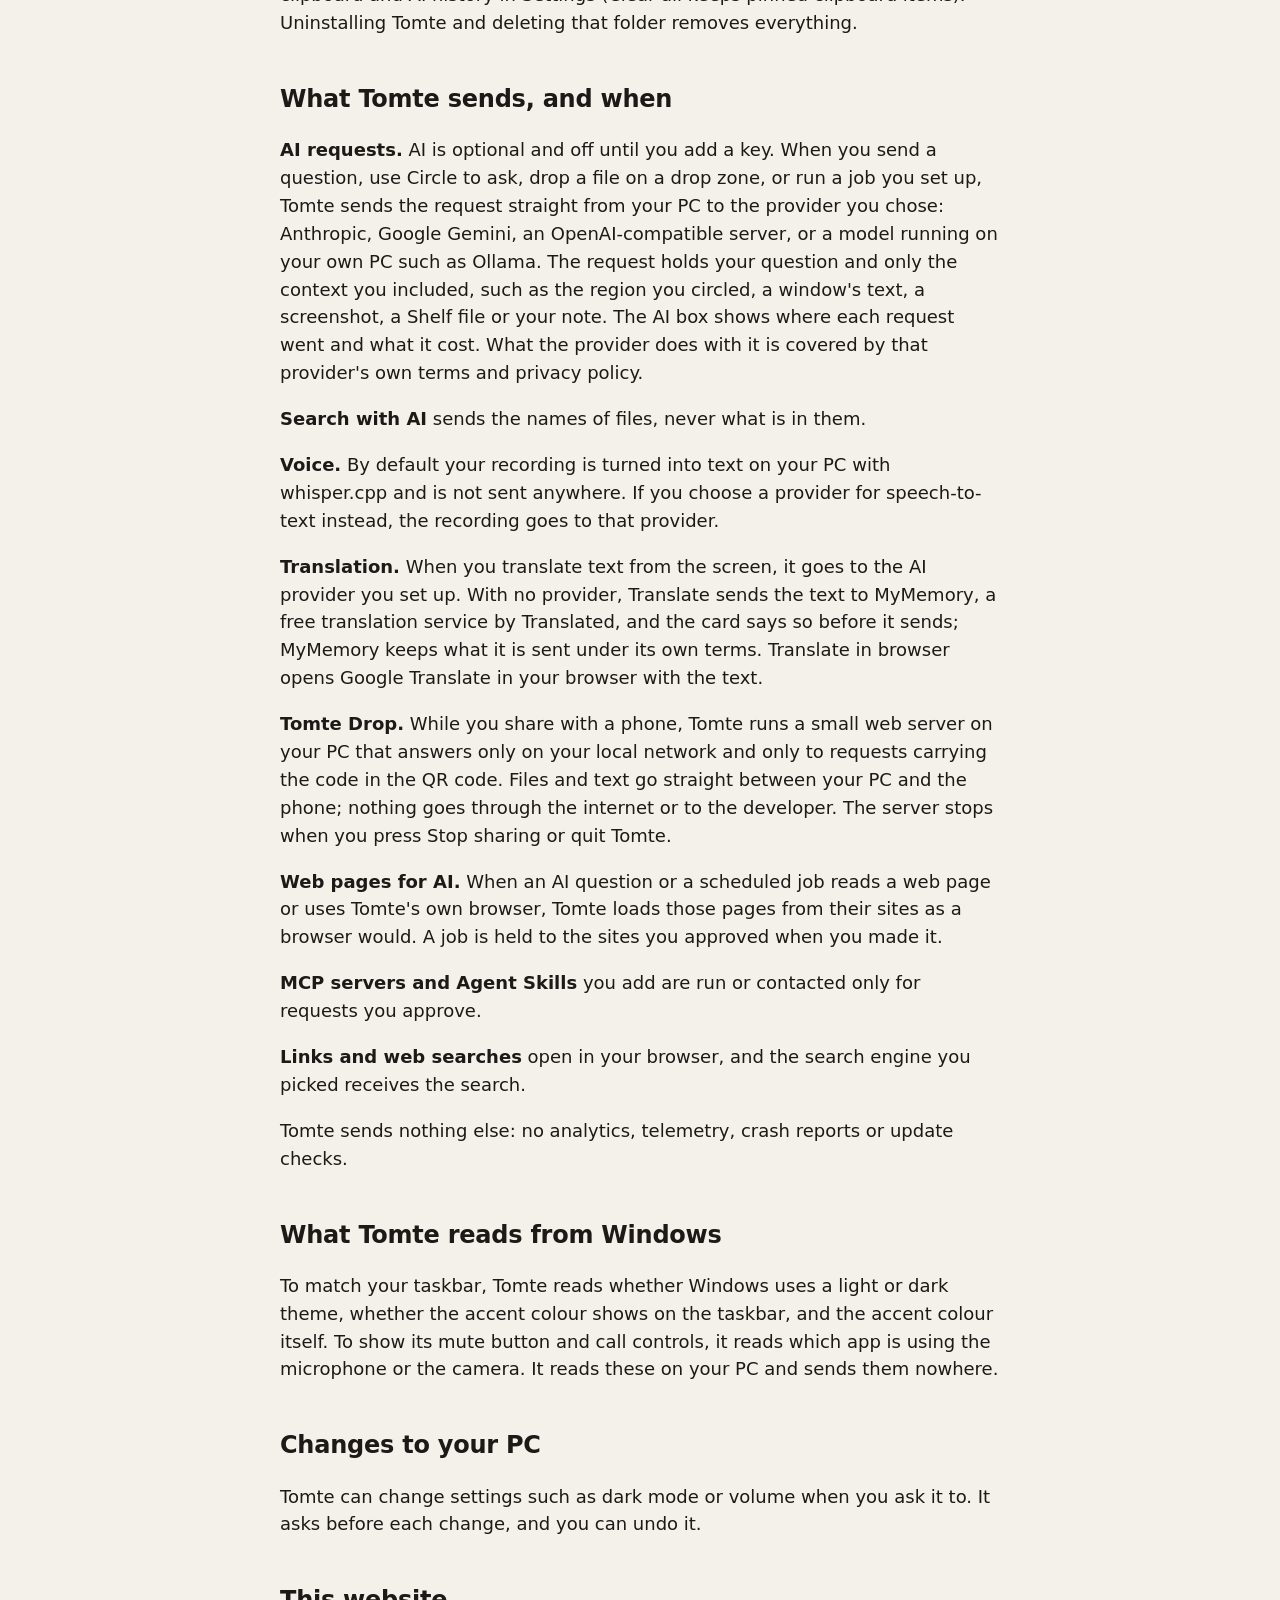
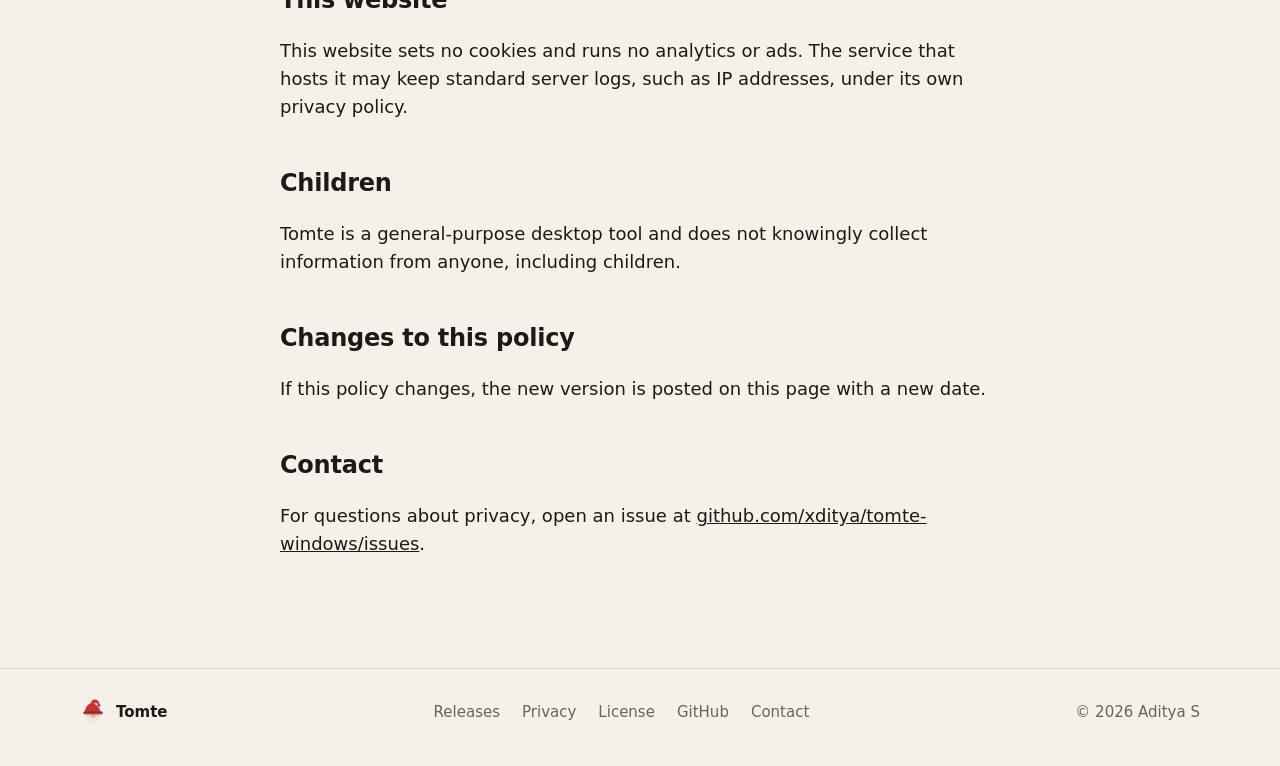
==== commit 96f207f2: "feat: show the 0.3.0 store build and its features - set the store and winget cards to 0.3.0 from Nov" ====
--- a/public/privacy.html
+++ b/public/privacy.html
@@ -25,13 +25,13 @@
 
 <main class="doc">
   <h1>Privacy policy</h1>
-  <p class="date">Effective October 20, 2026</p>
+  <p class="date">Effective November 3, 2026</p>
 
   <div class="short">
     <ul>
       <li>Tomte has no account, no analytics, no crash reporting and no update check. The developer receives nothing from it.</li>
       <li>What Tomte keeps stays on your PC.</li>
-      <li>Something leaves your PC only when you send it to an AI provider you set up, or open a link or a web search in your browser.</li>
+      <li>Something leaves your PC only when you send it to an AI provider you set up, translate text without a key, share with a phone through Tomte Drop over your local network, or open a link or a web search in your browser.</li>
     </ul>
   </div>
 
@@ -46,9 +46,11 @@
     <li>your scratchpad note;</li>
     <li>clipboard history, if you turn it on in Settings: the last 50 pieces of text and 50 images you copied from the past 7 days, the name of the app each one was copied from, and the items you pinned, which stay until you unpin them. Anything a password manager marks as private is never kept. Turning the history off deletes all of it, pins included;</li>
     <li>AI history: your questions, the answers and their cost, if you keep AI history on;</li>
-    <li>your shortcuts, scheduled jobs, and the things you opened from Search, so they rank first next time;</li>
-    <li>speech-to-text model files, if you add voice.</li>
+    <li>your shortcuts, scheduled jobs, reminders, scratchpad snippets, saved shelf sets, and the things you opened from Search, so they rank first next time;</li>
+    <li>speech-to-text model files, if you add voice;</li>
+    <li>the profile of Tomte's own browser window, in <code>%LOCALAPPDATA%\Tomte\Browser</code>, if you use it for jobs, including any sites you sign in to there.</li>
   </ul>
+  <p>Files and text a phone sends you with Tomte Drop are saved in <code>Downloads\Tomte Drop</code> and put on the Shelf.</p>
   <p>API keys you enter are stored in Windows Credential Manager, not in that folder.</p>
   <p>None of this is sent to the developer or to anyone else. You can clear the clipboard and AI history in Settings (Clear all keeps pinned clipboard items). Uninstalling Tomte and deleting that folder removes everything.</p>
 
@@ -56,12 +58,15 @@
   <p><strong>AI requests.</strong> AI is optional and off until you add a key. When you send a question, use Circle to ask, drop a file on a drop zone, or run a job you set up, Tomte sends the request straight from your PC to the provider you chose: Anthropic, Google Gemini, an OpenAI-compatible server, or a model running on your own PC such as Ollama. The request holds your question and only the context you included, such as the region you circled, a window's text, a screenshot, a Shelf file or your note. The AI box shows where each request went and what it cost. What the provider does with it is covered by that provider's own terms and privacy policy.</p>
   <p><strong>Search with AI</strong> sends the names of files, never what is in them.</p>
   <p><strong>Voice.</strong> By default your recording is turned into text on your PC with whisper.cpp and is not sent anywhere. If you choose a provider for speech-to-text instead, the recording goes to that provider.</p>
+  <p><strong>Translation.</strong> When you translate text from the screen, it goes to the AI provider you set up. With no provider, Translate sends the text to MyMemory, a free translation service by Translated, and the card says so before it sends; MyMemory keeps what it is sent under its own terms. Translate in browser opens Google Translate in your browser with the text.</p>
+  <p><strong>Tomte Drop.</strong> While you share with a phone, Tomte runs a small web server on your PC that answers only on your local network and only to requests carrying the code in the QR code. Files and text go straight between your PC and the phone; nothing goes through the internet or to the developer. The server stops when you press Stop sharing or quit Tomte.</p>
+  <p><strong>Web pages for AI.</strong> When an AI question or a scheduled job reads a web page or uses Tomte's own browser, Tomte loads those pages from their sites as a browser would. A job is held to the sites you approved when you made it.</p>
   <p><strong>MCP servers and Agent Skills</strong> you add are run or contacted only for requests you approve.</p>
   <p><strong>Links and web searches</strong> open in your browser, and the search engine you picked receives the search.</p>
   <p>Tomte sends nothing else: no analytics, telemetry, crash reports or update checks.</p>
 
   <h2>What Tomte reads from Windows</h2>
-  <p>To match your taskbar, Tomte reads whether Windows uses a light or dark theme, whether the accent colour shows on the taskbar, and the accent colour itself. It reads these from your Windows settings on your PC and sends them nowhere.</p>
+  <p>To match your taskbar, Tomte reads whether Windows uses a light or dark theme, whether the accent colour shows on the taskbar, and the accent colour itself. To show its mute button and call controls, it reads which app is using the microphone or the camera. It reads these on your PC and sends them nowhere.</p>
 
   <h2>Changes to your PC</h2>
   <p>Tomte can change settings such as dark mode or volume when you ask it to. It asks before each change, and you can undo it.</p>
